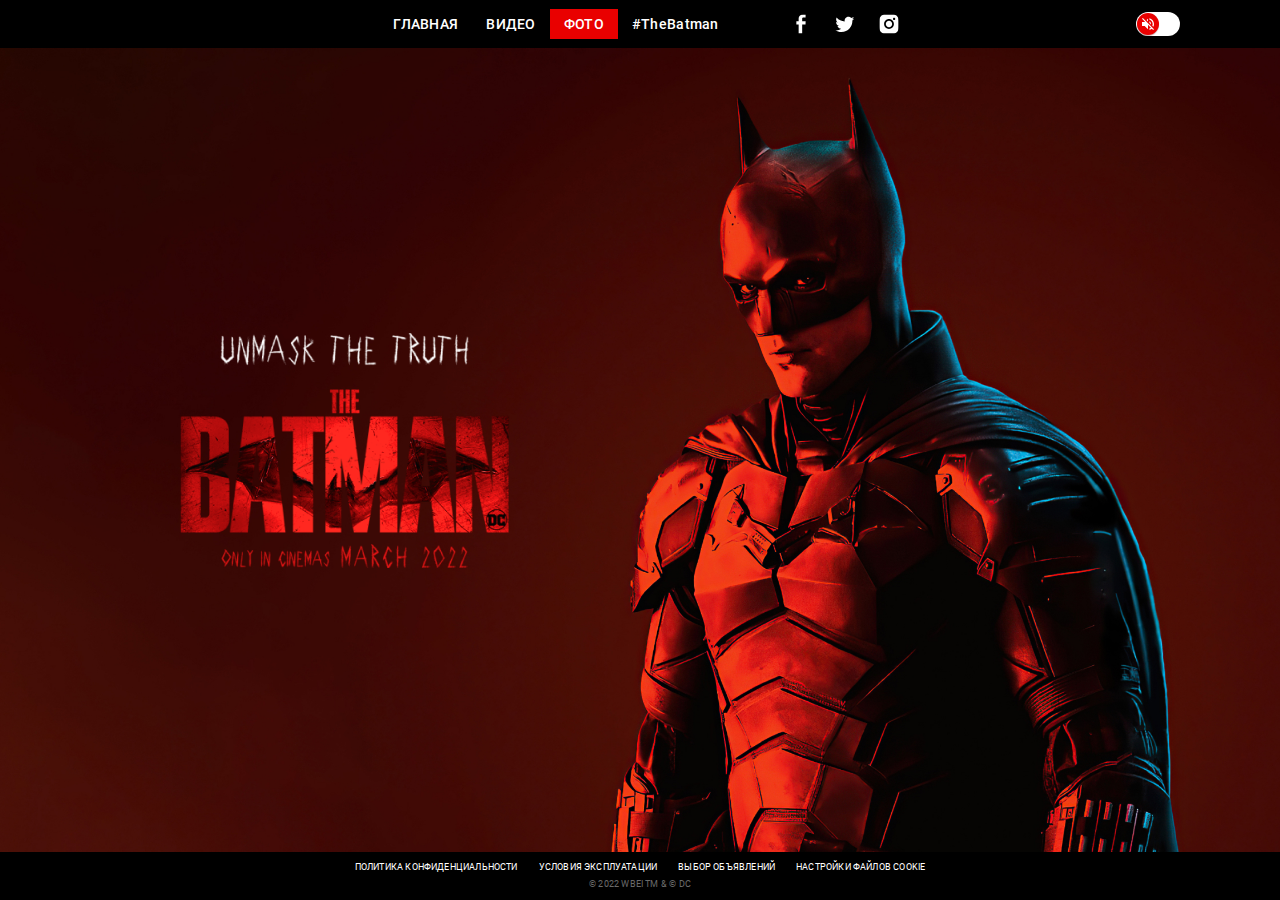
==== photo.html @ 4d04bcc7 "day 2" ====
<!DOCTYPE html>
<html lang="ru">
<head>
  <meta charset="UTF-8">
  <meta http-equiv="X-UA-Compatible" content="IE=edge">
  <meta name="viewport" content="width=device-width, initial-scale=1.0">
  <title>Batman</title>

  <link rel="preload" href="fonts/roboto-v29-latin_cyrillic-regular.woff2" as="font" type="font/woff2" crossorigin>
  <link rel="preload" href="fonts/roboto-v29-latin_cyrillic-500.woff2" as="font" type="font/woff2" crossorigin>

  <link rel="stylesheet" href="css/normalize.css">
  <link rel="stylesheet" href="css/style.css">
</head>
<body>
  <header class="header">    
    <button class="header__burger burger">

    </button>

    <nav class="header__navigation navigation">
      <button class="navigation__close">
        
      </button>

      <ul class="navigation__list">
        <li class="navigation__item">
          <a href="index.html" class="navigation__link">Главная</a>
        </li>
        <li class="navigation__item">
          <a href="video.html" class="navigation__link">Видео</a>
        </li>
        <li class="navigation__item">
          <a class="navigation__link navigation__link_active">Фото</a>
        </li>
      </ul>

      <p class="header__hashtag">#TheBatman</p>

      <ul class="social">
        <li class="social__item">
          <a href="" class="social__link social__link_facebook"></a>
        </li>
        <li class="social__item">
          <a href="" class="social__link social__link_twitter"></a>
        </li>
        <li class="social__item"
        ><a href="" class="social__link social__link_instagram"></a>
      </li>
      </ul>
    </nav>

    <div class="mute">
      <input class="mute__checkbox" type="checkbox" name="" id="mute">
      <label for="mute" class="mute__label"></label>
    </div>
  </header>

  <main class="main main_index">
    <img src="img/logo.png" alt="Логотип к фильму Бэтмен" class="logo" width="329" height="235">
  </main>

  <footer class="footer">
    <ul class="footer__links">
      <li><a href="#" class="footer__link">Политика конфиденциальности</a></li>
      <li><a href="#" class="footer__link">Условия эксплуатации</a></li>
      <li><a href="#" class="footer__link">Выбор объявлений</a></li>
      <li><a href="#" class="footer__link">Настройки файлов cookie</a></li>
    </ul>

    <p class="footer__copyright">© 2022 WBEI TM & © DC</p>
  </footer>
</body>
</html>
---- css/style.css ----
@font-face {
  font-family: Roboto;
  font-weight: 400;
  font-display: swap;
  src: local('Roboto'),
    url('../fonts/roboto-v29-latin_cyrillic-regular.woff2') format('woff2'),
    url('../fonts/roboto-v29-latin_cyrillic-regular.woff') format('woff');
}

@font-face {
  font-family: Roboto;
  font-weight: 500;
  font-display: swap;
  src: local('Roboto'),
    url('../fonts/roboto-v29-latin_cyrillic-500.woff2') format('woff2'),
    url('../fonts/roboto-v29-latin_cyrillic-500.woff') format('woff');
}

html {
  box-sizing: border-box;
}

*, *::before, *::after {
  box-sizing: inherit;
}

body {
  height: 100vh;
  min-width: 320px;
  font-family: Roboto, sans-serif;
  background-color: #000;
  color: #fff;
  display: flex;
  flex-direction: column;
  justify-content: space-between;
}

img {
  max-width: 100%;
  height: auto;
}

button {
  padding: 0;
  cursor: pointer;
}

a {
  color: inherit;
  text-decoration: none;
}

ul {
  list-style: none;
  margin: 0;
  padding: 0;
}

h1, h2, h3, p {
  margin: 0;
}

.header {
  padding-top: 9px;
  padding-bottom: 9px;
  position: relative;
}

.navigation {
  display: flex;
  justify-content: center;
  align-items: center;
  font-weight: 500;
  font-size: 14px;
  line-height: 16px;
  letter-spacing: 0.02em;
}

.navigation__list {
  display: flex;
  text-transform: uppercase;
  margin-right: 14px;
}

.navigation__link {
  padding: 7px 14px;
  display: block;
}

.navigation__link_active {
  background-color: #e90000;
}

.header__hashtag {
  margin-right: 70px;
}

.social {
  display: flex;
  gap: 20px;
}

.social__link {
  display: block;
  width: 24px;
  height: 24px;
}

.social__link_facebook {
  background-image: url('../img/fb.svg');
}

.social__link_twitter {
  background-image: url('../img/tw.svg');
}

.social__link_instagram {
  background-image: url('../img/inst.svg');
}

.burger,
.navigation__close {
  display: none;
}

.mute {
  position: absolute;
  right: 100px;
  top: 50%;
  transform: translateY(-50%);
  width: 44px;
  height: 24px;
  overflow: hidden;
  background-color: #fff;
  border-radius: 30px;
}

.mute__checkbox {
  position: relative;
  width: 100%;
  height: 100%;
  padding: 0;
  margin: 0;
  opacity: 0;
  cursor: pointer;
  z-index: 3;
}

.mute__label:before,
.mute__label:after {
  content: '';
  position: absolute;
  top: 1px;
  left: 1px;
  display: block;
  height: 22px;
  width: 22px;
  border-radius: 50%;
  background-color: #E90000;
  box-shadow: 0px 1px 1px rgba(69, 2, 2, 0.3);
  transition: left .3s ease-in-out, right .3s ease-in-out;
  background-position: center;
  background-repeat: no-repeat;
}

.mute__label:before {
  background-image: url('../img/volume_off.svg');
}

.mute__label:after {
  right: -22px;
  left: auto;
  background-image: url('../img/volume_on.svg');
}

.mute__checkbox:checked+.mute__label:before {
  left: -22px;
}

.mute__checkbox:checked+.mute__label:after {
  right: 1px;;
}

.main {
  flex-grow: 1;
}

.main_index {
  display: flex;
  align-items: center;
  background-image: url('../img/bg.jpg');
  background-position: top;
  background-size: cover;
  padding-left: 180px;
}

.logo {
  animation: zoomIn 1s;
}

@keyframes zoomIn {
  from {
    transform: scale3d(0, 0, 0);
  }
}

.footer {
  padding-top: 10px;
  padding-bottom: 10px;
  display: flex;
  flex-direction: column;
  align-items: center;
  font-size: 9px;
  line-height: 11px;
  letter-spacing: 0.02em;
  text-transform: uppercase;
}

.footer__links {
  display: flex;
  gap: 21px;
  margin-bottom: 6px;
}

.footer__copyright {
  color: #6A6A6A;
}


@media (max-width: 1024px) {
  .mute {
    right: 20px;
  }

  .main_index {
    padding-left: 60px;
  }
}


@media (max-width: 768px) {
  .header {
    display: flex;
    align-items: center;
    padding-left: 20px;
    padding-right: 20px;
  }

  .burger {
    display: block;
    width: 20px;
    height: 12px;
    background-color: transparent;
    background-image: url('../img/burger.svg');
    border: none;
  }

  .navigation {
    position: fixed;
    top: 0;
    left: 0;
    bottom: 0;
    width: 240px;
    transform: translateX(-240px);
    background-color: #260707;
    flex-direction: column;
    justify-content: flex-start;
    padding-top: 90px;
    text-align: center;
    align-items: stretch;
    transition: transform 0.3s ease-in-out;
  }

  .navigation_active {
    transform: translateX(0);
  }

  .navigation__list {
    flex-direction: column;
    margin-right: 0;
    gap: 6px;
    margin-bottom: 6px;
  }

  .navigation__link {
    padding-top: 12px;
    padding-bottom: 12px;
  }

  .header__hashtag {
    margin-right: 0;
    margin-bottom: 40px;
  }

  .navigation__close {
    position: absolute;
    display: block;
    top: 20px;
    left: 20px;
    width: 16px;
    height: 16px;
    background-image: url('../img/close.svg');
    background-color: transparent;
    border: none;
  }

  .social {
    justify-content: center;
  }

  .main_index {
    padding-left: 30px;
  }

  .logo {
    width: 230px;
  }

  .footer {
    padding-left: 20px;
    padding-right: 20px;
    text-align: center;
  }
}

@media (max-width: 580px) {
  .main_index {
    align-items: flex-end;
    justify-content: center;
    padding-bottom: 64px;
    padding-left: 0;
    background-image: linear-gradient(0.11deg, rgba(0, 0, 0, 0.76) 32.14%, rgba(255, 0, 0, 0) 72.56%), url('../img/bg-m.jpg');
  }

  .logo {
    width: 125px;
  }

  .footer {
    font-size: 6px;
    line-height: 7px; 
  }
}
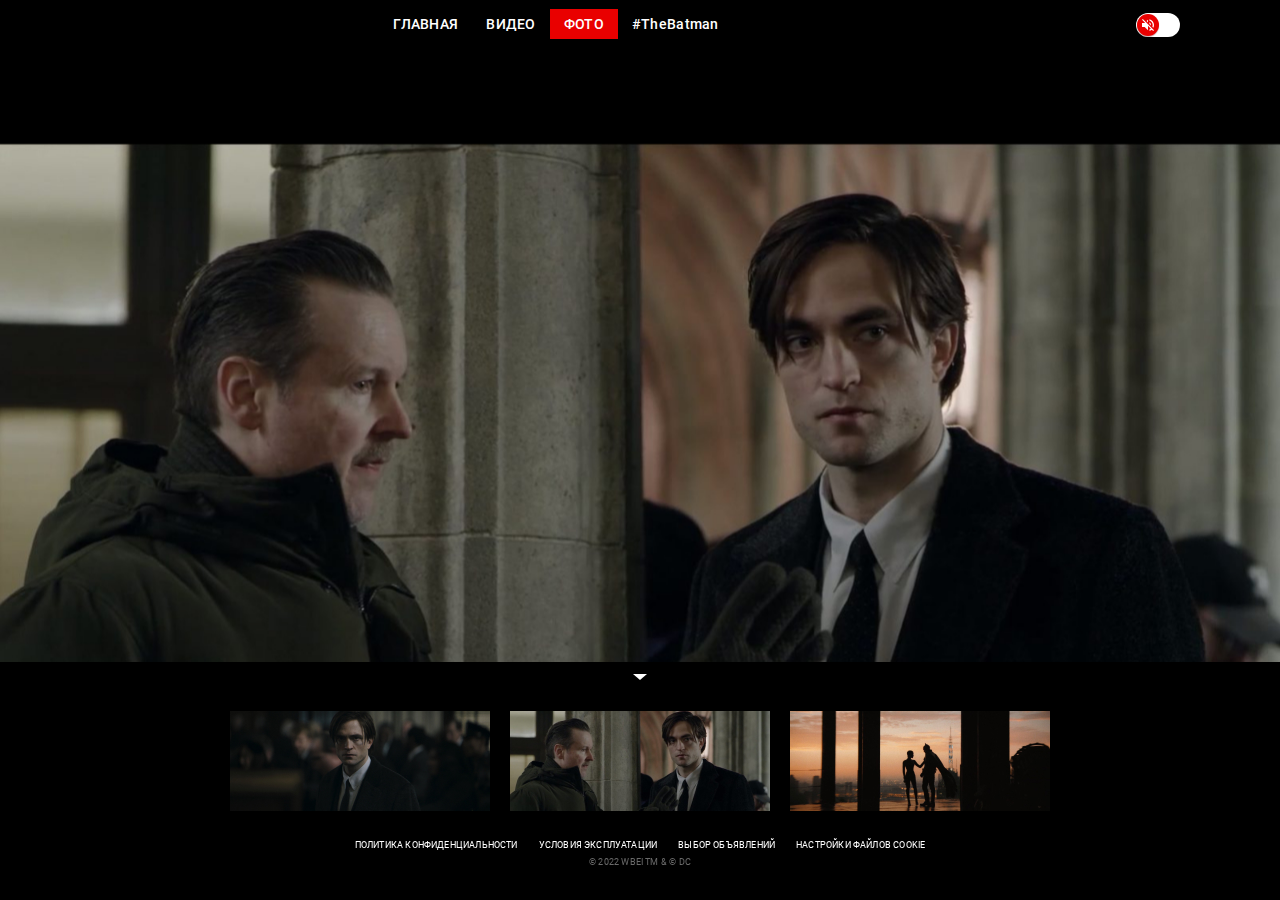
==== commit 95346948: "day 3" ====
--- a/photo.html
+++ b/photo.html
@@ -10,7 +10,12 @@
   <link rel="preload" href="fonts/roboto-v29-latin_cyrillic-500.woff2" as="font" type="font/woff2" crossorigin>
 
   <link rel="stylesheet" href="css/normalize.css">
+  <link rel="stylesheet" href="css/swiper-bundle.min.css"/>
   <link rel="stylesheet" href="css/style.css">
+
+  <script defer src="js/swiper-bundle.min.js"></script>
+  <script defer src="js/script.js"></script>
+
 </head>
 <body>
   <header class="header">    
@@ -56,8 +61,39 @@
     </div>
   </header>
 
-  <main class="main main_index">
-    <img src="img/logo.png" alt="Логотип к фильму Бэтмен" class="logo" width="329" height="235">
+  <main class="main main__slider">
+    <div class="slider-main swiper">
+      <ul class="slider-main__list swiper-wrapper">
+        <li class="slider-main__item swiper-slide">
+          <img src="photo/photo01.jpg" alt="фото" class="slider-main__img">
+        </li>
+        <li class="slider-main__item swiper-slide">
+          <img src="photo/photo02.jpg" alt="фото" class="slider-main__img">
+        </li>
+        <li class="slider-main__item swiper-slide">
+          <img src="photo/photo03.jpg" alt="фото" class="slider-main__img">
+        </li>
+      </ul>
+    </div>
+
+    <div class="pagination">
+      <button class="pagination__arrow"></button>
+
+      <div class="slider-thumbs swiper">
+        <ul class="slider-thumbs__list swiper-wrapper">
+          <li class="slider-thumbs__item swiper-slide">
+            <img src="photo/photo01-thumbs.jpg" alt="превью фото" class="slider-thumbs__img" width="260" height="100">
+          </li>
+          <li class="slider-thumbs__item swiper-slide">
+            <img src="photo/photo02-thumbs.jpg" alt="превью фото" class="slider-thumbs__img" width="260" height="100">
+          </li>
+          <li class="slider-thumbs__item swiper-slide">
+            <img src="photo/photo03-thumbs.jpg" alt="превью фото" class="slider-thumbs__img" width="260" height="100">
+          </li>
+        </ul>
+      </div>
+    </div>
+    
   </main>
 
   <footer class="footer">
--- a/css/style.css
+++ b/css/style.css
@@ -61,6 +61,7 @@
 }
 
 .header {
+  height: 50px;
   padding-top: 9px;
   padding-bottom: 9px;
   position: relative;
@@ -104,18 +105,12 @@
   display: block;
   width: 24px;
   height: 24px;
-}
-
-.social__link_facebook {
-  background-image: url('../img/fb.svg');
-}
-
-.social__link_twitter {
-  background-image: url('../img/tw.svg');
-}
-
-.social__link_instagram {
-  background-image: url('../img/inst.svg');
+  transition: color .3s ease-in-out;
+  color: #fff;
+}
+
+.social__link:hover {
+  color: #E90000;
 }
 
 .burger,
@@ -183,6 +178,7 @@
 
 .main {
   flex-grow: 1;
+  position: relative;
 }
 
 .main_index {
@@ -205,6 +201,9 @@
 }
 
 .footer {
+  height: 70px;
+  position: relative;
+  z-index: 500;
   padding-top: 10px;
   padding-bottom: 10px;
   display: flex;
@@ -226,6 +225,58 @@
   color: #6A6A6A;
 }
 
+.main__slider {
+  height: calc(100% - 120px);
+}
+
+.slider-main {
+  height: 100%;
+}
+
+.slider-main__item {
+  display: flex;
+  align-items: center;
+  justify-content: center;
+}
+
+.pagination {
+  z-index: 400;
+  position: absolute;
+  bottom: 0;
+  left: 0;
+  right: 0;
+  background-color: #000;
+  min-height: 144px;
+  padding: 12px 20px 15px 20px;
+}
+
+/* стрелка белым треугольником */
+.pagination__arrow {
+  display: block;
+  margin: 0 auto 25px;
+  width: 0;
+  height: 0;
+  border-left: 7px solid transparent;
+  border-right: 7px solid transparent;
+  border-bottom: 6px solid transparent;
+  border-top: 6px solid #fff;
+  background-color: transparent;
+  transition: border-color .3s ease-in-out;
+}
+
+.pagination__arrow:hover {
+  border-top-color: #E90000;
+}
+
+.slider-thumbs {
+  max-width: 820px;
+}
+
+.slider-main__video {
+  height: 100%;
+  width: 100%;
+}
+
 
 @media (max-width: 1024px) {
   .mute {
@@ -240,6 +291,7 @@
 
 @media (max-width: 768px) {
   .header {
+    min-height: 50px;
     display: flex;
     align-items: center;
     padding-left: 20px;
@@ -337,7 +389,13 @@
   }
 
   .footer {
+    height: 50px;
     font-size: 6px;
     line-height: 7px; 
   }
+
+
+  .pagination {
+    min-height: 80px; 
+  }
 }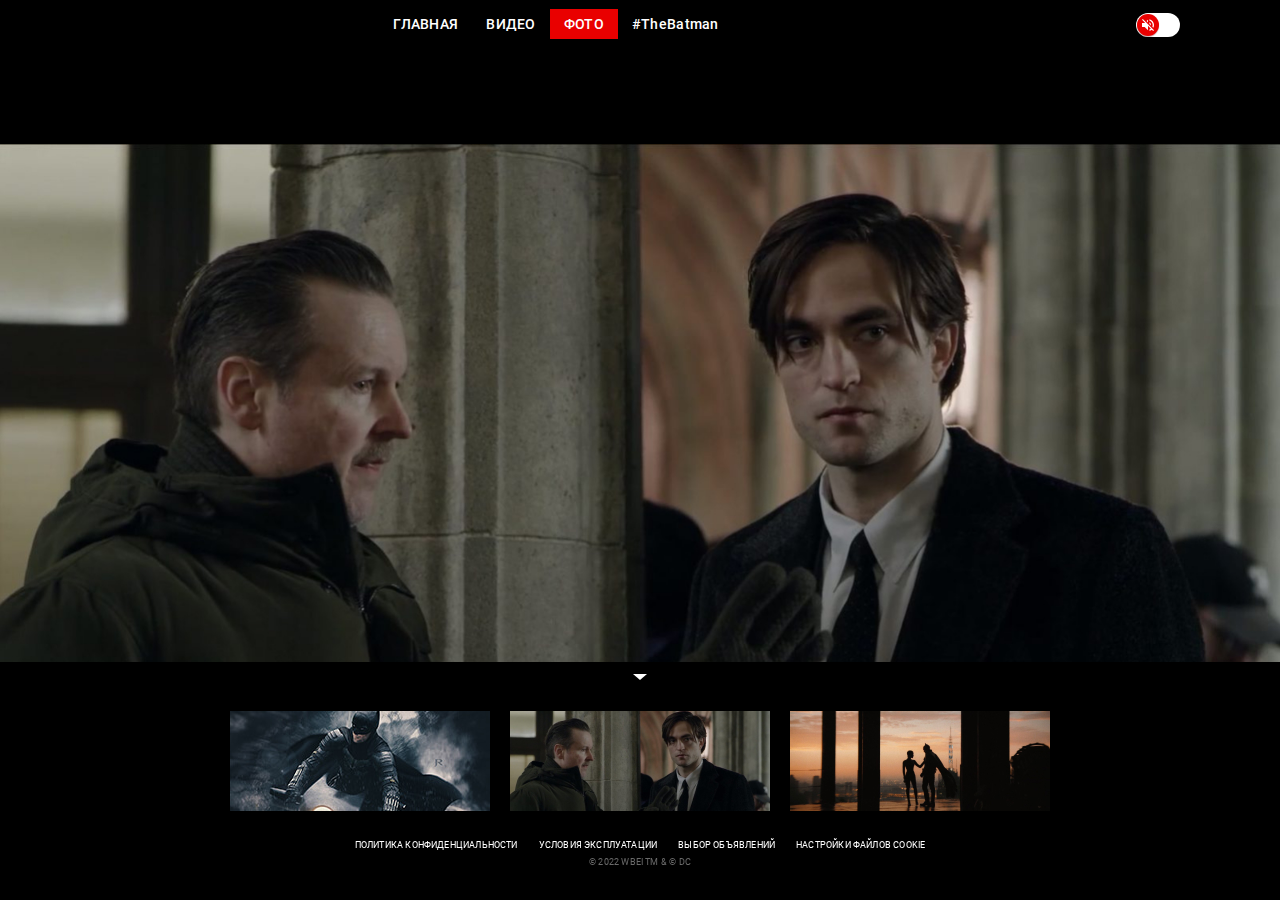
==== commit f6e8ec19: "day 3+" ====
--- a/photo.html
+++ b/photo.html
@@ -73,6 +73,12 @@
         <li class="slider-main__item swiper-slide">
           <img src="photo/photo03.jpg" alt="фото" class="slider-main__img">
         </li>
+        <li class="slider-main__item swiper-slide">
+          <img src="photo/photo04.jpg" alt="фото" class="slider-main__img">
+        </li>
+        <li class="slider-main__item swiper-slide">
+          <img src="photo/photo05.jpg" alt="фото" class="slider-main__img">
+        </li>
       </ul>
     </div>
 
@@ -89,6 +95,12 @@
           </li>
           <li class="slider-thumbs__item swiper-slide">
             <img src="photo/photo03-thumbs.jpg" alt="превью фото" class="slider-thumbs__img" width="260" height="100">
+          </li>
+          <li class="slider-thumbs__item swiper-slide">
+            <img src="photo/photo04-thumbs.jpg" alt="превью фото" class="slider-thumbs__img" width="260" height="100">
+          </li>
+          <li class="slider-thumbs__item swiper-slide">
+            <img src="photo/photo05-thumbs.jpg" alt="превью фото" class="slider-thumbs__img" width="260" height="100">
           </li>
         </ul>
       </div>
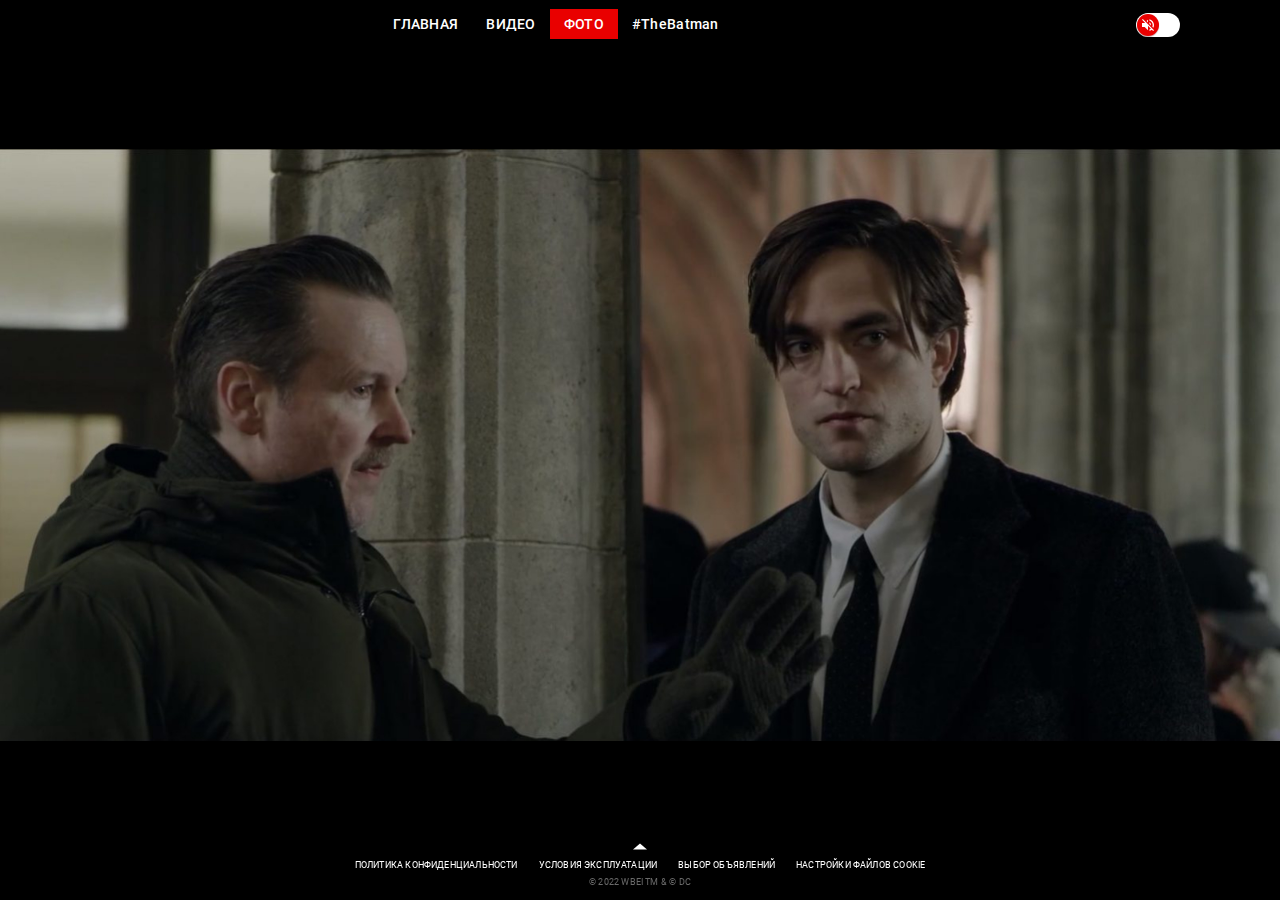
==== commit 3953ff94: "day 4" ====
--- a/photo.html
+++ b/photo.html
@@ -5,6 +5,8 @@
   <meta http-equiv="X-UA-Compatible" content="IE=edge">
   <meta name="viewport" content="width=device-width, initial-scale=1.0">
   <title>Batman</title>
+
+  <link rel="icon" href="img/icon.png" type="image/png">
 
   <link rel="preload" href="fonts/roboto-v29-latin_cyrillic-regular.woff2" as="font" type="font/woff2" crossorigin>
   <link rel="preload" href="fonts/roboto-v29-latin_cyrillic-500.woff2" as="font" type="font/woff2" crossorigin>
--- a/css/style.css
+++ b/css/style.css
@@ -75,6 +75,7 @@
   font-size: 14px;
   line-height: 16px;
   letter-spacing: 0.02em;
+  z-index: 600;
 }
 
 .navigation__list {
@@ -201,7 +202,7 @@
 }
 
 .footer {
-  height: 70px;
+  height: 50px;
   position: relative;
   z-index: 500;
   padding-top: 10px;
@@ -226,7 +227,9 @@
 }
 
 .main__slider {
-  height: calc(100% - 120px);
+  height: calc(100% - 100px);
+  overflow: hidden;
+  padding-bottom: 10px;
 }
 
 .slider-main {
@@ -248,6 +251,12 @@
   background-color: #000;
   min-height: 144px;
   padding: 12px 20px 15px 20px;
+  transform: translateY(calc(100% - 25px));
+  transition: transform .3s ease-in-out;
+}
+
+.pagination_active {
+  transform: translateY(0);
 }
 
 /* стрелка белым треугольником */
@@ -258,14 +267,24 @@
   height: 0;
   border-left: 7px solid transparent;
   border-right: 7px solid transparent;
+  border-top: 6px solid transparent;
+  border-bottom: 6px solid #fff;  
+  background-color: transparent;
+  transition: border-color .3s ease-in-out;
+}
+
+.pagination_active .pagination__arrow {
   border-bottom: 6px solid transparent;
   border-top: 6px solid #fff;
-  background-color: transparent;
-  transition: border-color .3s ease-in-out;
 }
 
 .pagination__arrow:hover {
+  border-bottom-color: #E90000;
+}
+
+.pagination_active .pagination__arrow:hover {
   border-top-color: #E90000;
+  border-bottom-color: transparent;
 }
 
 .slider-thumbs {
@@ -275,6 +294,11 @@
 .slider-main__video {
   height: 100%;
   width: 100%;
+}
+
+.slider-thumbs__img {
+  min-height: 100%;
+  object-fit: cover;
 }
 
 
